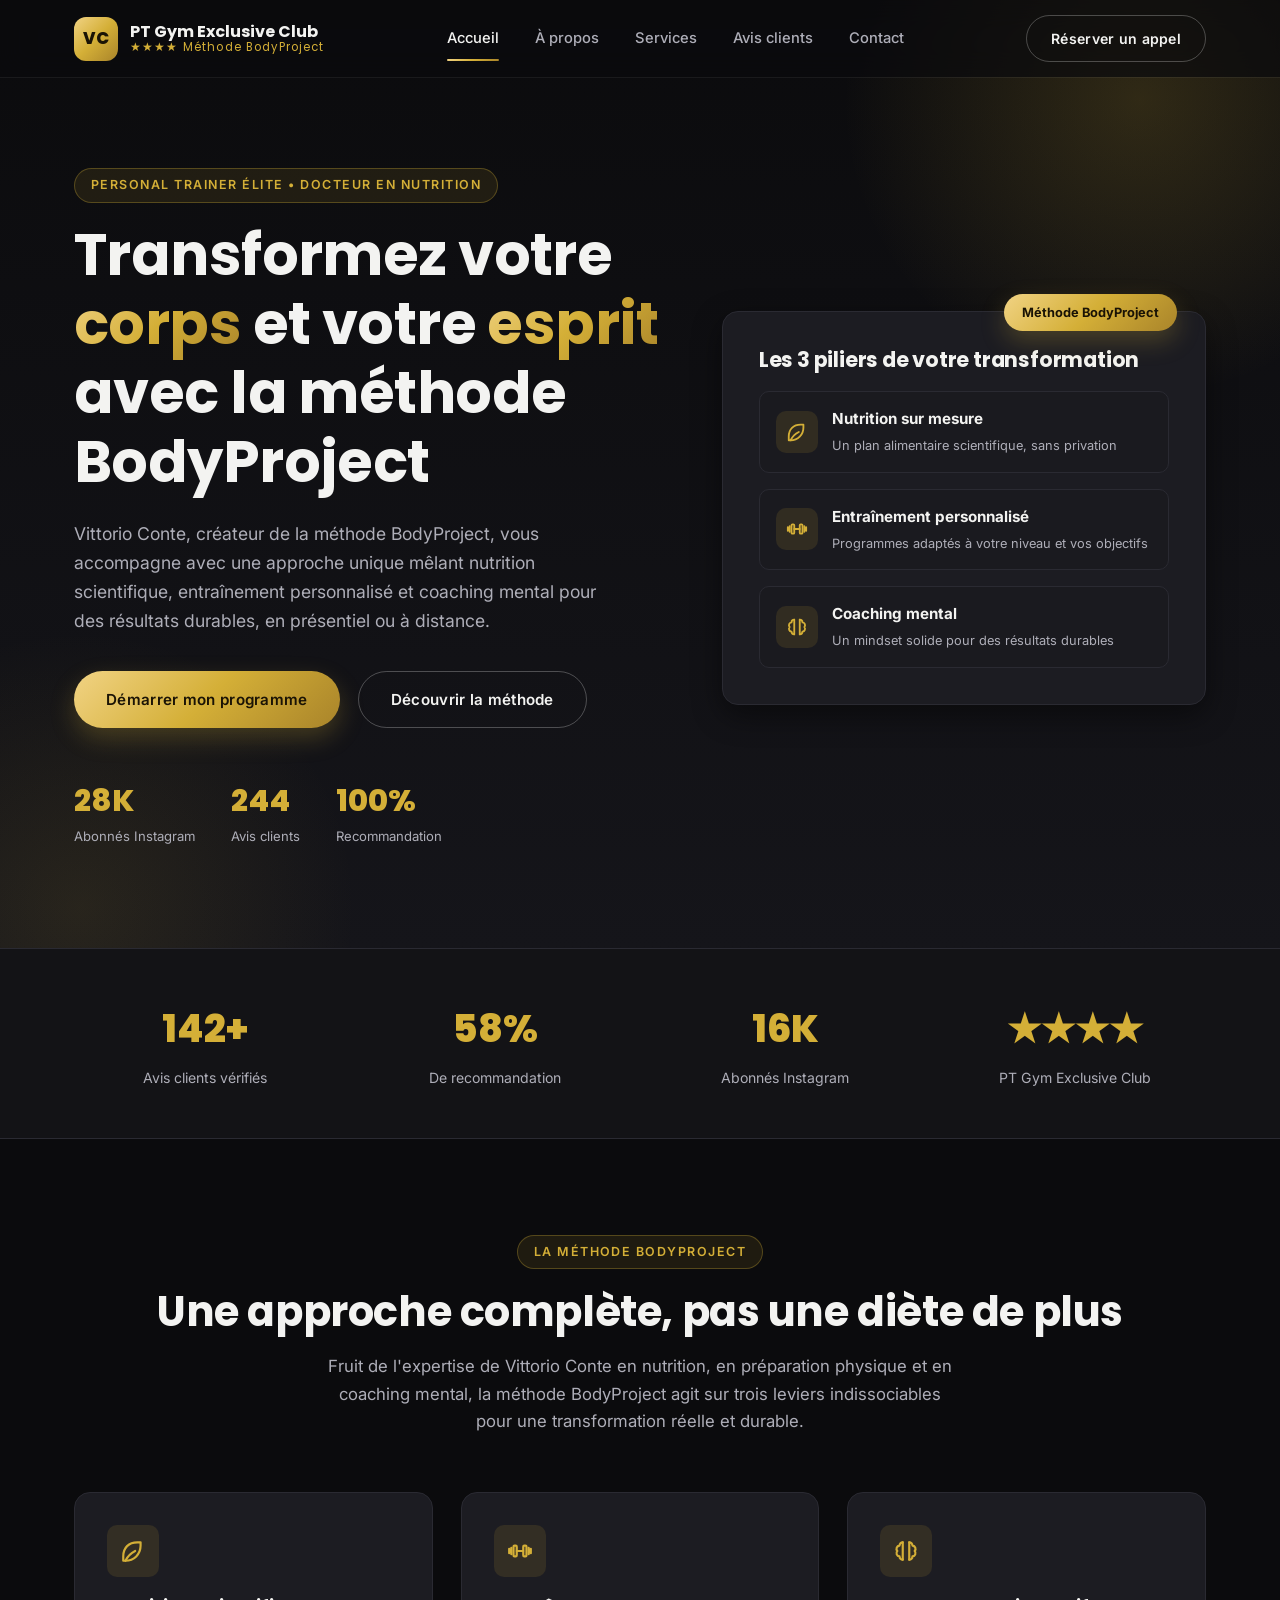
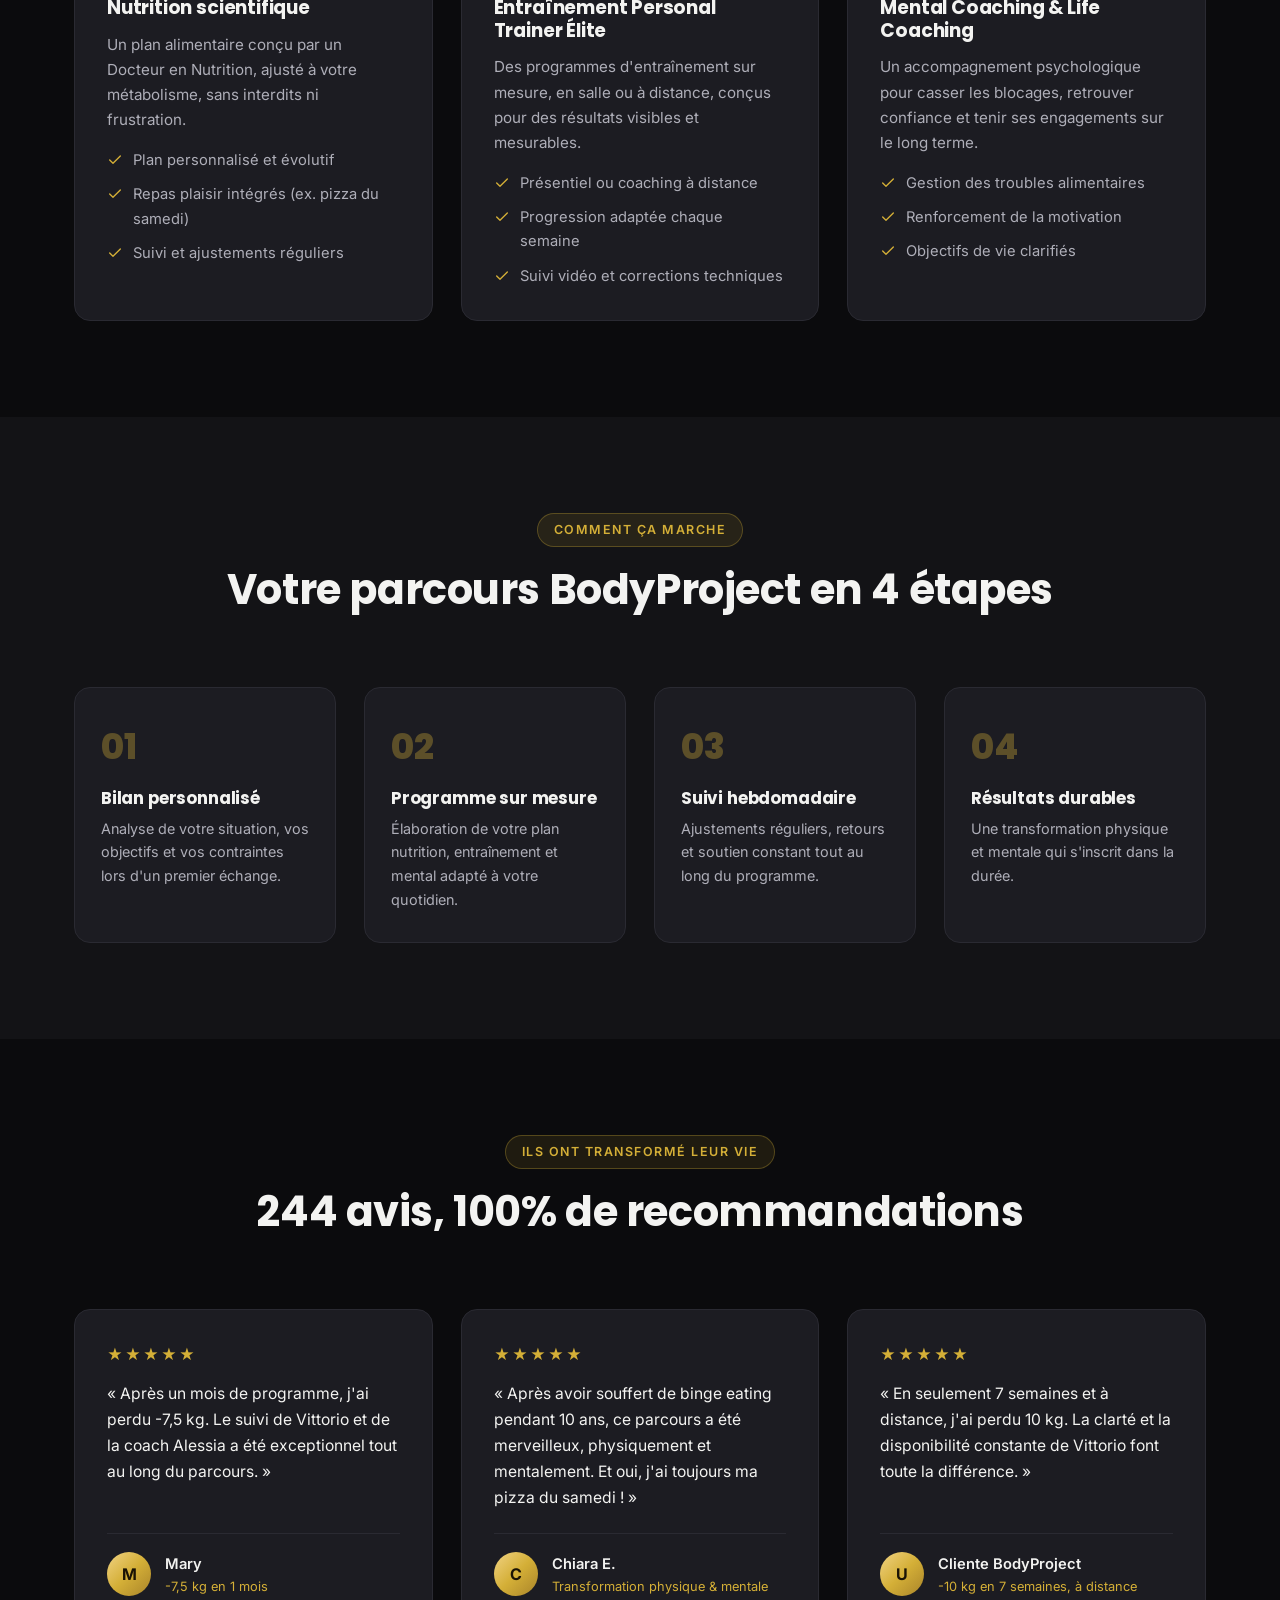
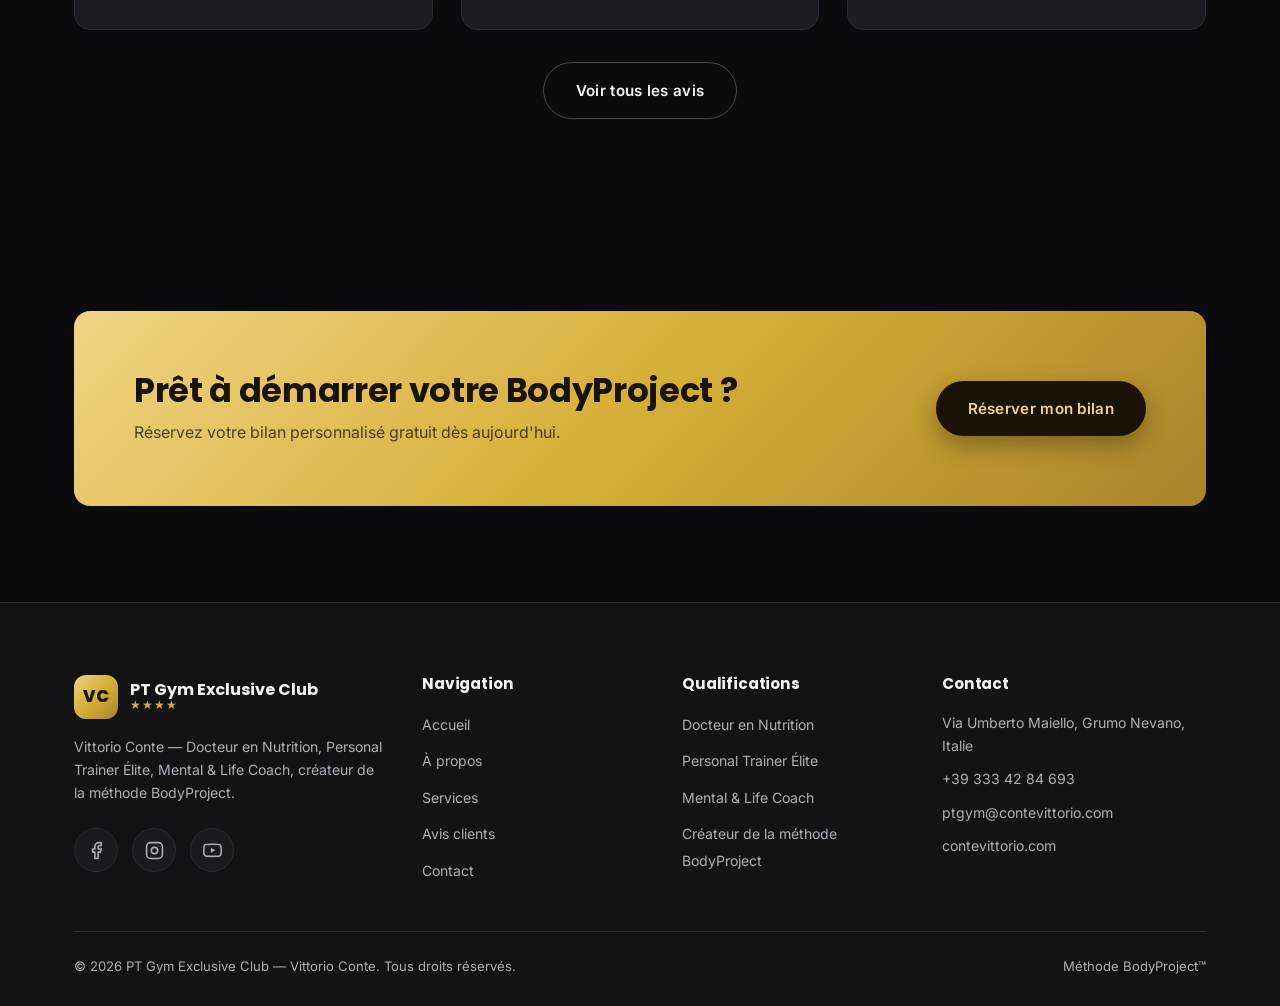
==== index.html @ 621eb00c "Crée le site multipage PT Gym Exclusive Club - Méthode BodyProject Site vitrine responsive (HTML/CSS" ====
<!DOCTYPE html>
<html lang="fr">
<head>
<meta charset="UTF-8">
<meta name="viewport" content="width=device-width, initial-scale=1.0">
<title>PT Gym Exclusive Club | Méthode BodyProject - Vittorio Conte</title>
<meta name="description" content="Découvrez la méthode BodyProject de Vittorio Conte : nutrition, personal training et coaching mental pour transformer durablement votre corps et votre esprit.">
<link rel="preconnect" href="https://fonts.googleapis.com">
<link rel="preconnect" href="https://fonts.gstatic.com" crossorigin>
<link href="https://fonts.googleapis.com/css2?family=Poppins:wght@600;700;800&family=Inter:wght@400;500;600;700&display=swap" rel="stylesheet">
<link rel="stylesheet" href="assets/css/style.css">
<script>document.documentElement.classList.add("js-ready");</script>
</head>
<body>

<header class="site-header">
  <div class="container">
    <a href="index.html" class="brand">
      <span class="brand-mark">VC</span>
      <span class="brand-text">
        <span class="brand-name">PT Gym Exclusive Club</span>
        <span class="brand-stars">★★★★ Méthode BodyProject</span>
      </span>
    </a>
    <nav class="nav-links">
      <a href="index.html" class="active">Accueil</a>
      <a href="a-propos.html">À propos</a>
      <a href="services.html">Services</a>
      <a href="avis.html">Avis clients</a>
      <a href="contact.html">Contact</a>
    </nav>
    <div class="nav-actions">
      <a href="contact.html" class="btn btn-outline">Réserver un appel</a>
      <button class="nav-toggle" aria-label="Ouvrir le menu">
        <span></span><span></span><span></span>
      </button>
    </div>
  </div>
</header>

<main>

  <!-- Hero -->
  <section class="hero">
    <div class="container">
      <div class="hero-grid">
        <div class="reveal">
          <span class="section-tag">Personal Trainer Élite &bull; Docteur en Nutrition</span>
          <h1 class="hero-title">Transformez votre <span class="gold-text">corps</span> et votre <span class="gold-text">esprit</span> avec la méthode BodyProject</h1>
          <p class="hero-text">
            Vittorio Conte, créateur de la méthode BodyProject, vous accompagne avec une approche unique
            mêlant nutrition scientifique, entraînement personnalisé et coaching mental pour des résultats
            durables, en présentiel ou à distance.
          </p>
          <div class="cta-row">
            <a href="contact.html" class="btn btn-primary">Démarrer mon programme</a>
            <a href="services.html" class="btn btn-outline">Découvrir la méthode</a>
          </div>

          <div class="hero-stats">
            <div>
              <div class="hero-stat-num"><span data-count="28" data-suffix="K">0</span></div>
              <div class="hero-stat-label">Abonnés Instagram</div>
            </div>
            <div>
              <div class="hero-stat-num"><span data-count="244">0</span></div>
              <div class="hero-stat-label">Avis clients</div>
            </div>
            <div>
              <div class="hero-stat-num"><span data-count="100" data-suffix="%">0</span></div>
              <div class="hero-stat-label">Recommandation</div>
            </div>
          </div>
        </div>

        <div class="hero-visual reveal">
          <div class="hero-card">
            <span class="hero-card-badge">Méthode BodyProject</span>
            <h3>Les 3 piliers de votre transformation</h3>
            <div class="hero-pillars">
              <div class="hero-pillar">
                <span class="icon-badge">
                  <svg viewBox="0 0 24 24" fill="none" stroke="currentColor" stroke-width="2" stroke-linecap="round" stroke-linejoin="round"><path d="M5 21c8 0 14-6 14-14V4h-3C8 4 3 9 3 17v4z"/><path d="M5 21c2-4 5-7 9-9"/></svg>
                </span>
                <span class="hero-pillar-text">
                  <strong>Nutrition sur mesure</strong>
                  <span>Un plan alimentaire scientifique, sans privation</span>
                </span>
              </div>
              <div class="hero-pillar">
                <span class="icon-badge">
                  <svg viewBox="0 0 24 24" fill="none" stroke="currentColor" stroke-width="2" stroke-linecap="round" stroke-linejoin="round"><path d="M4 9v6M2 10v4M22 10v4M20 9v6M9 12h6"/><rect x="6" y="7" width="3" height="10" rx="1"/><rect x="15" y="7" width="3" height="10" rx="1"/></svg>
                </span>
                <span class="hero-pillar-text">
                  <strong>Entraînement personnalisé</strong>
                  <span>Programmes adaptés à votre niveau et vos objectifs</span>
                </span>
              </div>
              <div class="hero-pillar">
                <span class="icon-badge">
                  <svg viewBox="0 0 24 24" fill="none" stroke="currentColor" stroke-width="2" stroke-linecap="round" stroke-linejoin="round"><path d="M9 4a3 3 0 0 0-3 3 3 3 0 0 0-2 5 3 3 0 0 0 2 5h0a3 3 0 0 0 3 3"/><path d="M15 4a3 3 0 0 1 3 3 3 3 0 0 1 2 5 3 3 0 0 1-2 5h0a3 3 0 0 1-3 3"/><path d="M9 4v16M15 4v16"/></svg>
                </span>
                <span class="hero-pillar-text">
                  <strong>Coaching mental</strong>
                  <span>Un mindset solide pour des résultats durables</span>
                </span>
              </div>
            </div>
          </div>
        </div>
      </div>
    </div>
  </section>

  <!-- Stats band -->
  <section class="stats-band" style="padding: 48px 0;">
    <div class="container">
      <div class="grid grid-4">
        <div class="stat-item reveal">
          <div class="stat-num"><span data-count="244">0</span>+</div>
          <div class="stat-label">Avis clients vérifiés</div>
        </div>
        <div class="stat-item reveal">
          <div class="stat-num"><span data-count="100" data-suffix="%">0</span></div>
          <div class="stat-label">De recommandation</div>
        </div>
        <div class="stat-item reveal">
          <div class="stat-num"><span data-count="28" data-suffix="K">0</span></div>
          <div class="stat-label">Abonnés Instagram</div>
        </div>
        <div class="stat-item reveal">
          <div class="stat-num">★★★★</div>
          <div class="stat-label">PT Gym Exclusive Club</div>
        </div>
      </div>
    </div>
  </section>

  <!-- Méthode BodyProject -->
  <section>
    <div class="container">
      <div class="section-header reveal">
        <span class="section-tag">La méthode BodyProject</span>
        <h2 class="section-title">Une approche complète, pas une diète de plus</h2>
        <p class="section-subtitle">
          Fruit de l'expertise de Vittorio Conte en nutrition, en préparation physique et en coaching mental,
          la méthode BodyProject agit sur trois leviers indissociables pour une transformation réelle et durable.
        </p>
      </div>

      <div class="grid grid-3">
        <div class="card reveal">
          <span class="icon-badge">
            <svg viewBox="0 0 24 24" fill="none" stroke="currentColor" stroke-width="2" stroke-linecap="round" stroke-linejoin="round"><path d="M5 21c8 0 14-6 14-14V4h-3C8 4 3 9 3 17v4z"/><path d="M5 21c2-4 5-7 9-9"/></svg>
          </span>
          <h3>Nutrition scientifique</h3>
          <p>Un plan alimentaire conçu par un Docteur en Nutrition, ajusté à votre métabolisme, sans interdits ni frustration.</p>
          <ul>
            <li><svg viewBox="0 0 24 24" fill="none" stroke="currentColor" stroke-width="2" stroke-linecap="round" stroke-linejoin="round"><polyline points="20 6 9 17 4 12"/></svg> Plan personnalisé et évolutif</li>
            <li><svg viewBox="0 0 24 24" fill="none" stroke="currentColor" stroke-width="2" stroke-linecap="round" stroke-linejoin="round"><polyline points="20 6 9 17 4 12"/></svg> Repas plaisir intégrés (ex. pizza du samedi)</li>
            <li><svg viewBox="0 0 24 24" fill="none" stroke="currentColor" stroke-width="2" stroke-linecap="round" stroke-linejoin="round"><polyline points="20 6 9 17 4 12"/></svg> Suivi et ajustements réguliers</li>
          </ul>
        </div>

        <div class="card reveal">
          <span class="icon-badge">
            <svg viewBox="0 0 24 24" fill="none" stroke="currentColor" stroke-width="2" stroke-linecap="round" stroke-linejoin="round"><path d="M4 9v6M2 10v4M22 10v4M20 9v6M9 12h6"/><rect x="6" y="7" width="3" height="10" rx="1"/><rect x="15" y="7" width="3" height="10" rx="1"/></svg>
          </span>
          <h3>Entraînement Personal Trainer Élite</h3>
          <p>Des programmes d'entraînement sur mesure, en salle ou à distance, conçus pour des résultats visibles et mesurables.</p>
          <ul>
            <li><svg viewBox="0 0 24 24" fill="none" stroke="currentColor" stroke-width="2" stroke-linecap="round" stroke-linejoin="round"><polyline points="20 6 9 17 4 12"/></svg> Présentiel ou coaching à distance</li>
            <li><svg viewBox="0 0 24 24" fill="none" stroke="currentColor" stroke-width="2" stroke-linecap="round" stroke-linejoin="round"><polyline points="20 6 9 17 4 12"/></svg> Progression adaptée chaque semaine</li>
            <li><svg viewBox="0 0 24 24" fill="none" stroke="currentColor" stroke-width="2" stroke-linecap="round" stroke-linejoin="round"><polyline points="20 6 9 17 4 12"/></svg> Suivi vidéo et corrections techniques</li>
          </ul>
        </div>

        <div class="card reveal">
          <span class="icon-badge">
            <svg viewBox="0 0 24 24" fill="none" stroke="currentColor" stroke-width="2" stroke-linecap="round" stroke-linejoin="round"><path d="M9 4a3 3 0 0 0-3 3 3 3 0 0 0-2 5 3 3 0 0 0 2 5h0a3 3 0 0 0 3 3"/><path d="M15 4a3 3 0 0 1 3 3 3 3 0 0 1 2 5 3 3 0 0 1-2 5h0a3 3 0 0 1-3 3"/><path d="M9 4v16M15 4v16"/></svg>
          </span>
          <h3>Mental Coaching &amp; Life Coaching</h3>
          <p>Un accompagnement psychologique pour casser les blocages, retrouver confiance et tenir ses engagements sur le long terme.</p>
          <ul>
            <li><svg viewBox="0 0 24 24" fill="none" stroke="currentColor" stroke-width="2" stroke-linecap="round" stroke-linejoin="round"><polyline points="20 6 9 17 4 12"/></svg> Gestion des troubles alimentaires</li>
            <li><svg viewBox="0 0 24 24" fill="none" stroke="currentColor" stroke-width="2" stroke-linecap="round" stroke-linejoin="round"><polyline points="20 6 9 17 4 12"/></svg> Renforcement de la motivation</li>
            <li><svg viewBox="0 0 24 24" fill="none" stroke="currentColor" stroke-width="2" stroke-linecap="round" stroke-linejoin="round"><polyline points="20 6 9 17 4 12"/></svg> Objectifs de vie clarifiés</li>
          </ul>
        </div>
      </div>
    </div>
  </section>

  <!-- Comment ça marche -->
  <section style="background: var(--color-bg-alt);">
    <div class="container">
      <div class="section-header reveal">
        <span class="section-tag">Comment ça marche</span>
        <h2 class="section-title">Votre parcours BodyProject en 4 étapes</h2>
      </div>
      <div class="steps">
        <div class="step reveal">
          <div class="step-num">01</div>
          <h4>Bilan personnalisé</h4>
          <p>Analyse de votre situation, vos objectifs et vos contraintes lors d'un premier échange.</p>
        </div>
        <div class="step reveal">
          <div class="step-num">02</div>
          <h4>Programme sur mesure</h4>
          <p>Élaboration de votre plan nutrition, entraînement et mental adapté à votre quotidien.</p>
        </div>
        <div class="step reveal">
          <div class="step-num">03</div>
          <h4>Suivi hebdomadaire</h4>
          <p>Ajustements réguliers, retours et soutien constant tout au long du programme.</p>
        </div>
        <div class="step reveal">
          <div class="step-num">04</div>
          <h4>Résultats durables</h4>
          <p>Une transformation physique et mentale qui s'inscrit dans la durée.</p>
        </div>
      </div>
    </div>
  </section>

  <!-- Témoignages preview -->
  <section>
    <div class="container">
      <div class="section-header reveal">
        <span class="section-tag">Ils ont transformé leur vie</span>
        <h2 class="section-title">244 avis, 100% de recommandations</h2>
      </div>
      <div class="grid grid-3">
        <div class="testimonial-card reveal">
          <div class="stars">★★★★★</div>
          <p class="testimonial-quote">« Après un mois de programme, j'ai perdu -7,5 kg. Le suivi de Vittorio et de la coach Alessia a été exceptionnel tout au long du parcours. »</p>
          <div class="testimonial-author">
            <span class="author-avatar">M</span>
            <div>
              <div class="author-name">Mary</div>
              <div class="author-result">-7,5 kg en 1 mois</div>
            </div>
          </div>
        </div>
        <div class="testimonial-card reveal">
          <div class="stars">★★★★★</div>
          <p class="testimonial-quote">« Après avoir souffert de binge eating pendant 10 ans, ce parcours a été merveilleux, physiquement et mentalement. Et oui, j'ai toujours ma pizza du samedi ! »</p>
          <div class="testimonial-author">
            <span class="author-avatar">C</span>
            <div>
              <div class="author-name">Chiara E.</div>
              <div class="author-result">Transformation physique &amp; mentale</div>
            </div>
          </div>
        </div>
        <div class="testimonial-card reveal">
          <div class="stars">★★★★★</div>
          <p class="testimonial-quote">« En seulement 7 semaines et à distance, j'ai perdu 10 kg. La clarté et la disponibilité constante de Vittorio font toute la différence. »</p>
          <div class="testimonial-author">
            <span class="author-avatar">U</span>
            <div>
              <div class="author-name">Cliente BodyProject</div>
              <div class="author-result">-10 kg en 7 semaines, à distance</div>
            </div>
          </div>
        </div>
      </div>
      <div class="text-center mt-32">
        <a href="avis.html" class="btn btn-outline">Voir tous les avis</a>
      </div>
    </div>
  </section>

  <!-- CTA band -->
  <section>
    <div class="container">
      <div class="cta-band reveal">
        <div>
          <h2>Prêt à démarrer votre BodyProject ?</h2>
          <p>Réservez votre bilan personnalisé gratuit dès aujourd'hui.</p>
        </div>
        <a href="contact.html" class="btn btn-primary">Réserver mon bilan</a>
      </div>
    </div>
  </section>

</main>

<footer class="site-footer">
  <div class="container">
    <div class="footer-grid">
      <div class="footer-col">
        <a href="index.html" class="brand" style="margin-bottom: 16px; display: inline-flex;">
          <span class="brand-mark">VC</span>
          <span class="brand-text">
            <span class="brand-name">PT Gym Exclusive Club</span>
            <span class="brand-stars">★★★★</span>
          </span>
        </a>
        <p>Vittorio Conte &mdash; Docteur en Nutrition, Personal Trainer Élite, Mental &amp; Life Coach, créateur de la méthode BodyProject.</p>
        <div class="social-row">
          <a href="https://facebook.com/ptgymcontevittorio" target="_blank" rel="noopener" aria-label="Facebook">
            <svg viewBox="0 0 24 24" fill="none" stroke="currentColor" stroke-width="2" stroke-linecap="round" stroke-linejoin="round"><path d="M18 2h-3a5 5 0 0 0-5 5v3H7v4h3v8h4v-8h3l1-4h-4V7a1 1 0 0 1 1-1h3z"/></svg>
          </a>
          <a href="https://instagram.com/ptgymcontevittorio" target="_blank" rel="noopener" aria-label="Instagram">
            <svg viewBox="0 0 24 24" fill="none" stroke="currentColor" stroke-width="2" stroke-linecap="round" stroke-linejoin="round"><rect x="2" y="2" width="20" height="20" rx="5"/><circle cx="12" cy="12" r="4"/><circle cx="17.5" cy="6.5" r="0.6" fill="currentColor" stroke="none"/></svg>
          </a>
          <a href="https://youtube.com/@contevittorio" target="_blank" rel="noopener" aria-label="YouTube">
            <svg viewBox="0 0 24 24" fill="none" stroke="currentColor" stroke-width="2" stroke-linecap="round" stroke-linejoin="round"><path d="M22.54 6.42a2.78 2.78 0 0 0-1.94-2C18.88 4 12 4 12 4s-6.88 0-8.6.46a2.78 2.78 0 0 0-1.94 2A29 29 0 0 0 1 11.75a29 29 0 0 0 .46 5.33A2.78 2.78 0 0 0 3.4 19c1.72.46 8.6.46 8.6.46s6.88 0 8.6-.46a2.78 2.78 0 0 0 1.94-2 29 29 0 0 0 .46-5.25 29 29 0 0 0-.46-5.33z"/><polygon points="9.75 15.02 15.5 11.75 9.75 8.48 9.75 15.02" fill="currentColor" stroke="none"/></svg>
          </a>
        </div>
      </div>
      <div class="footer-col">
        <h4>Navigation</h4>
        <ul>
          <li><a href="index.html">Accueil</a></li>
          <li><a href="a-propos.html">À propos</a></li>
          <li><a href="services.html">Services</a></li>
          <li><a href="avis.html">Avis clients</a></li>
          <li><a href="contact.html">Contact</a></li>
        </ul>
      </div>
      <div class="footer-col">
        <h4>Qualifications</h4>
        <ul>
          <li><a href="a-propos.html">Docteur en Nutrition</a></li>
          <li><a href="a-propos.html">Personal Trainer Élite</a></li>
          <li><a href="a-propos.html">Mental &amp; Life Coach</a></li>
          <li><a href="a-propos.html">Créateur de la méthode BodyProject</a></li>
        </ul>
      </div>
      <div class="footer-col">
        <h4>Contact</h4>
        <p>Via Umberto Maiello, Grumo Nevano, Italie</p>
        <p><a href="tel:+393334284693">+39 333 42 84 693</a></p>
        <p><a href="mailto:ptgym@contevittorio.com">ptgym@contevittorio.com</a></p>
        <p><a href="https://contevittorio.com" target="_blank" rel="noopener">contevittorio.com</a></p>
      </div>
    </div>
    <div class="footer-bottom">
      <span>&copy; <span id="current-year"></span> PT Gym Exclusive Club &mdash; Vittorio Conte. Tous droits réservés.</span>
      <span>Méthode BodyProject&trade;</span>
    </div>
  </div>
</footer>

<button class="back-to-top" aria-label="Retour en haut">
  <svg viewBox="0 0 24 24" fill="none" stroke="currentColor" stroke-width="2" stroke-linecap="round" stroke-linejoin="round"><line x1="12" y1="19" x2="12" y2="5"/><polyline points="5 12 12 5 19 12"/></svg>
</button>

<script src="assets/js/main.js"></script>
</body>
</html>
---- assets/css/style.css ----
/* ===================================================================
   PT Gym Exclusive Club - Vittorio Conte - Méthode BodyProject
   Feuille de style principale
   =================================================================== */

:root {
  --color-bg: #0b0b0d;
  --color-bg-alt: #131316;
  --color-bg-soft: #1a1a1f;
  --color-card: #1c1c22;
  --color-card-border: #2a2a32;
  --color-text: #f3f3f1;
  --color-text-muted: #aeaeb8;
  --color-gold: #d4af37;
  --color-gold-light: #f1d384;
  --color-gold-dark: #a9842a;
  --gradient-gold: linear-gradient(135deg, #f1d384 0%, #d4af37 50%, #a9842a 100%);
  --gradient-dark: linear-gradient(180deg, #0b0b0d 0%, #15151a 100%);
  --shadow-soft: 0 10px 30px rgba(0, 0, 0, 0.45);
  --shadow-gold: 0 10px 25px rgba(212, 175, 55, 0.25);
  --radius: 16px;
  --radius-sm: 10px;
  --container-width: 1180px;
  --header-height: 78px;
  --font-heading: "Poppins", "Segoe UI", sans-serif;
  --font-body: "Inter", "Segoe UI", sans-serif;
}

* {
  margin: 0;
  padding: 0;
  box-sizing: border-box;
}

html {
  scroll-behavior: smooth;
}

body {
  background-color: var(--color-bg);
  color: var(--color-text);
  font-family: var(--font-body);
  line-height: 1.65;
  -webkit-font-smoothing: antialiased;
  overflow-x: hidden;
}

img, svg {
  max-width: 100%;
  display: block;
}

a {
  color: inherit;
  text-decoration: none;
}

ul {
  list-style: none;
}

button {
  font-family: inherit;
  cursor: pointer;
  border: none;
  background: none;
}

h1, h2, h3, h4 {
  font-family: var(--font-heading);
  font-weight: 700;
  line-height: 1.2;
  letter-spacing: -0.01em;
}

.container {
  width: 100%;
  max-width: var(--container-width);
  margin: 0 auto;
  padding: 0 24px;
}

section {
  padding: 96px 0;
}

@media (max-width: 768px) {
  section { padding: 64px 0; }
}

.section-tag {
  display: inline-flex;
  align-items: center;
  gap: 8px;
  font-size: 0.78rem;
  font-weight: 600;
  letter-spacing: 0.12em;
  text-transform: uppercase;
  color: var(--color-gold);
  background: rgba(212, 175, 55, 0.1);
  border: 1px solid rgba(212, 175, 55, 0.3);
  padding: 6px 16px;
  border-radius: 999px;
  margin-bottom: 18px;
}

.section-title {
  font-size: clamp(1.8rem, 4vw, 2.6rem);
  margin-bottom: 16px;
}

.section-subtitle {
  color: var(--color-text-muted);
  font-size: 1.05rem;
  max-width: 640px;
}

.section-header {
  text-align: center;
  margin: 0 auto 56px;
  display: flex;
  flex-direction: column;
  align-items: center;
}

.section-header .section-subtitle {
  margin: 0 auto;
}

.gold-text {
  background: var(--gradient-gold);
  -webkit-background-clip: text;
  background-clip: text;
  color: transparent;
}

/* ---------------- Buttons ---------------- */

.btn {
  display: inline-flex;
  align-items: center;
  justify-content: center;
  gap: 10px;
  padding: 15px 32px;
  border-radius: 999px;
  font-weight: 600;
  font-size: 0.95rem;
  letter-spacing: 0.02em;
  transition: transform 0.25s ease, box-shadow 0.25s ease, background 0.25s ease;
  white-space: nowrap;
}

.btn-primary {
  background: var(--gradient-gold);
  color: #1a1305;
  box-shadow: var(--shadow-gold);
}

.btn-primary:hover {
  transform: translateY(-3px);
  box-shadow: 0 16px 32px rgba(212, 175, 55, 0.35);
}

.btn-outline {
  background: transparent;
  color: var(--color-text);
  border: 1px solid rgba(255, 255, 255, 0.25);
}

.btn-outline:hover {
  border-color: var(--color-gold);
  color: var(--color-gold);
  transform: translateY(-3px);
}

.btn-block {
  width: 100%;
}

.cta-row {
  display: flex;
  gap: 18px;
  flex-wrap: wrap;
}

/* ---------------- Header / Nav ---------------- */

.site-header {
  position: fixed;
  top: 0;
  left: 0;
  right: 0;
  z-index: 1000;
  height: var(--header-height);
  display: flex;
  align-items: center;
  border-bottom: 1px solid rgba(255, 255, 255, 0.06);
}

.site-header::before {
  content: "";
  position: absolute;
  inset: 0;
  background: rgba(11, 11, 13, 0.7);
  backdrop-filter: blur(14px);
  -webkit-backdrop-filter: blur(14px);
  z-index: -1;
  transition: background 0.3s ease;
}

.site-header.scrolled::before {
  background: rgba(11, 11, 13, 0.92);
}

.site-header .container {
  display: flex;
  align-items: center;
  justify-content: space-between;
  width: 100%;
}

.brand {
  display: flex;
  align-items: center;
  gap: 12px;
  font-family: var(--font-heading);
}

.brand-mark {
  width: 44px;
  height: 44px;
  border-radius: 12px;
  background: var(--gradient-gold);
  color: #1a1305;
  display: flex;
  align-items: center;
  justify-content: center;
  font-weight: 800;
  font-size: 1.05rem;
  letter-spacing: -0.02em;
  flex-shrink: 0;
}

.brand-text {
  display: flex;
  flex-direction: column;
  line-height: 1.15;
}

.brand-text .brand-name {
  font-weight: 700;
  font-size: 1rem;
  color: var(--color-text);
}

.brand-text .brand-stars {
  color: var(--color-gold);
  font-size: 0.72rem;
  letter-spacing: 0.1em;
}

.nav-links {
  display: flex;
  align-items: center;
  gap: 36px;
}

.nav-links a {
  font-size: 0.92rem;
  font-weight: 500;
  color: var(--color-text-muted);
  position: relative;
  padding: 6px 0;
  transition: color 0.2s ease;
}

.nav-links a:hover,
.nav-links a.active {
  color: var(--color-text);
}

.nav-links a.active::after {
  content: "";
  position: absolute;
  left: 0;
  right: 0;
  bottom: -4px;
  height: 2px;
  background: var(--gradient-gold);
  border-radius: 2px;
}

.nav-actions {
  display: flex;
  align-items: center;
  gap: 20px;
}

.nav-actions .btn {
  padding: 11px 24px;
  font-size: 0.88rem;
}

.nav-toggle {
  display: none;
  flex-direction: column;
  justify-content: center;
  gap: 5px;
  width: 40px;
  height: 40px;
  z-index: 1100;
}

.nav-toggle span {
  display: block;
  height: 2px;
  width: 100%;
  background: var(--color-text);
  border-radius: 2px;
  transition: transform 0.3s ease, opacity 0.3s ease;
}

@media (max-width: 920px) {
  .nav-links {
    position: fixed;
    top: var(--header-height);
    left: 0;
    right: 0;
    bottom: 0;
    background: rgba(11, 11, 13, 0.98);
    flex-direction: column;
    justify-content: center;
    gap: 32px;
    transform: translateX(100%);
    transition: transform 0.35s ease;
    backdrop-filter: blur(10px);
  }

  .nav-links.open {
    transform: translateX(0);
  }

  .nav-links a {
    font-size: 1.3rem;
  }

  .nav-actions .btn-outline {
    display: none;
  }

  .nav-toggle {
    display: flex;
  }

  body.nav-open {
    overflow: hidden;
  }

  .nav-toggle.active span:nth-child(1) {
    transform: translateY(7px) rotate(45deg);
  }
  .nav-toggle.active span:nth-child(2) {
    opacity: 0;
  }
  .nav-toggle.active span:nth-child(3) {
    transform: translateY(-7px) rotate(-45deg);
  }
}

/* ---------------- Hero ---------------- */

.hero {
  position: relative;
  padding-top: calc(var(--header-height) + 90px);
  padding-bottom: 100px;
  overflow: hidden;
  background: var(--gradient-dark);
}

.hero::before {
  content: "";
  position: absolute;
  top: -200px;
  right: -160px;
  width: 600px;
  height: 600px;
  background: radial-gradient(circle, rgba(212, 175, 55, 0.18), transparent 70%);
  pointer-events: none;
}

.hero::after {
  content: "";
  position: absolute;
  bottom: -240px;
  left: -200px;
  width: 560px;
  height: 560px;
  background: radial-gradient(circle, rgba(212, 175, 55, 0.1), transparent 70%);
  pointer-events: none;
}

.hero-grid {
  display: grid;
  grid-template-columns: 1.1fr 0.9fr;
  gap: 56px;
  align-items: center;
  position: relative;
  z-index: 1;
}

.hero-title {
  font-size: clamp(2.3rem, 5vw, 3.6rem);
  margin-bottom: 22px;
}

.hero-text {
  color: var(--color-text-muted);
  font-size: 1.1rem;
  max-width: 540px;
  margin-bottom: 36px;
}

.hero-stats {
  display: flex;
  gap: 36px;
  margin-top: 48px;
  flex-wrap: wrap;
}

.hero-stat-num {
  font-family: var(--font-heading);
  font-size: 1.9rem;
  font-weight: 800;
  color: var(--color-gold);
}

.hero-stat-label {
  font-size: 0.82rem;
  color: var(--color-text-muted);
}

.hero-visual {
  position: relative;
}

.hero-card {
  background: var(--color-card);
  border: 1px solid var(--color-card-border);
  border-radius: var(--radius);
  padding: 36px;
  box-shadow: var(--shadow-soft);
  position: relative;
}

.hero-card-badge {
  position: absolute;
  top: -18px;
  right: 28px;
  background: var(--gradient-gold);
  color: #1a1305;
  font-weight: 700;
  font-size: 0.8rem;
  padding: 8px 18px;
  border-radius: 999px;
  box-shadow: var(--shadow-gold);
}

.hero-card h3 {
  font-size: 1.3rem;
  margin-bottom: 18px;
}

.hero-pillars {
  display: flex;
  flex-direction: column;
  gap: 16px;
}

.hero-pillar {
  display: flex;
  align-items: center;
  gap: 14px;
  padding: 14px 16px;
  background: var(--color-bg-soft);
  border-radius: var(--radius-sm);
  border: 1px solid var(--color-card-border);
}

.icon-badge {
  width: 42px;
  height: 42px;
  border-radius: 10px;
  background: rgba(212, 175, 55, 0.12);
  color: var(--color-gold);
  display: flex;
  align-items: center;
  justify-content: center;
  flex-shrink: 0;
}

.icon-badge svg {
  width: 22px;
  height: 22px;
}

.hero-pillar-text strong {
  display: block;
  font-size: 0.95rem;
}

.hero-pillar-text span {
  font-size: 0.8rem;
  color: var(--color-text-muted);
}

@media (max-width: 920px) {
  .hero-grid {
    grid-template-columns: 1fr;
  }
  .hero-text {
    max-width: 100%;
  }
}

/* ---------------- Page Hero (sub pages) ---------------- */

.page-hero {
  padding-top: calc(var(--header-height) + 64px);
  padding-bottom: 64px;
  background: var(--gradient-dark);
  text-align: center;
  position: relative;
  overflow: hidden;
}

.page-hero::before {
  content: "";
  position: absolute;
  top: -180px;
  left: 50%;
  transform: translateX(-50%);
  width: 700px;
  height: 500px;
  background: radial-gradient(circle, rgba(212, 175, 55, 0.15), transparent 70%);
  pointer-events: none;
}

.page-hero .container {
  position: relative;
  z-index: 1;
  display: flex;
  flex-direction: column;
  align-items: center;
}

.breadcrumb {
  margin-top: 16px;
  color: var(--color-text-muted);
  font-size: 0.85rem;
}

.breadcrumb a {
  color: var(--color-text-muted);
}

.breadcrumb a:hover {
  color: var(--color-gold);
}

.breadcrumb .sep {
  margin: 0 8px;
}

.breadcrumb .current {
  color: var(--color-gold);
}

/* ---------------- Cards / Grids ---------------- */

.grid {
  display: grid;
  gap: 28px;
}

.grid-2 { grid-template-columns: repeat(2, 1fr); }
.grid-3 { grid-template-columns: repeat(3, 1fr); }
.grid-4 { grid-template-columns: repeat(4, 1fr); }

@media (max-width: 980px) {
  .grid-3, .grid-4 { grid-template-columns: repeat(2, 1fr); }
}

@media (max-width: 640px) {
  .grid-2, .grid-3, .grid-4 { grid-template-columns: 1fr; }
}

.card {
  background: var(--color-card);
  border: 1px solid var(--color-card-border);
  border-radius: var(--radius);
  padding: 32px;
  transition: transform 0.3s ease, border-color 0.3s ease, box-shadow 0.3s ease;
}

.card:hover {
  transform: translateY(-6px);
  border-color: rgba(212, 175, 55, 0.4);
  box-shadow: var(--shadow-soft);
}

.card .icon-badge {
  margin-bottom: 20px;
  width: 52px;
  height: 52px;
}

.card .icon-badge svg {
  width: 26px;
  height: 26px;
}

.card h3 {
  font-size: 1.18rem;
  margin-bottom: 12px;
}

.card p {
  color: var(--color-text-muted);
  font-size: 0.95rem;
}

.card ul {
  margin-top: 16px;
  display: flex;
  flex-direction: column;
  gap: 10px;
}

.card ul li {
  display: flex;
  align-items: flex-start;
  gap: 10px;
  font-size: 0.92rem;
  color: var(--color-text-muted);
}

.card ul li svg {
  width: 16px;
  height: 16px;
  color: var(--color-gold);
  flex-shrink: 0;
  margin-top: 4px;
}

.card-featured {
  border-color: var(--color-gold);
  position: relative;
}

.card-featured::before {
  content: "Le plus choisi";
  position: absolute;
  top: -14px;
  left: 28px;
  background: var(--gradient-gold);
  color: #1a1305;
  font-size: 0.72rem;
  font-weight: 700;
  padding: 5px 14px;
  border-radius: 999px;
}

/* ---------------- Stats Band ---------------- */

.stats-band {
  background: var(--color-bg-alt);
  border-top: 1px solid var(--color-card-border);
  border-bottom: 1px solid var(--color-card-border);
}

.stats-band .grid-4 {
  text-align: center;
}

.stat-item .stat-num {
  font-family: var(--font-heading);
  font-size: clamp(1.8rem, 3vw, 2.4rem);
  font-weight: 800;
  color: var(--color-gold);
  margin-bottom: 6px;
}

.stat-item .stat-label {
  color: var(--color-text-muted);
  font-size: 0.88rem;
}

/* ---------------- Steps ---------------- */

.steps {
  display: grid;
  grid-template-columns: repeat(4, 1fr);
  gap: 28px;
  counter-reset: step;
}

@media (max-width: 980px) {
  .steps { grid-template-columns: repeat(2, 1fr); }
}
@media (max-width: 640px) {
  .steps { grid-template-columns: 1fr; }
}

.step {
  position: relative;
  background: var(--color-card);
  border: 1px solid var(--color-card-border);
  border-radius: var(--radius);
  padding: 30px 26px;
}

.step-num {
  font-family: var(--font-heading);
  font-size: 2.2rem;
  font-weight: 800;
  color: rgba(212, 175, 55, 0.35);
  margin-bottom: 12px;
}

.step h4 {
  font-size: 1.05rem;
  margin-bottom: 8px;
}

.step p {
  color: var(--color-text-muted);
  font-size: 0.9rem;
}

/* ---------------- Testimonials ---------------- */

.stars {
  color: var(--color-gold);
  font-size: 0.95rem;
  letter-spacing: 2px;
  margin-bottom: 14px;
}

.testimonial-card {
  background: var(--color-card);
  border: 1px solid var(--color-card-border);
  border-radius: var(--radius);
  padding: 32px;
  display: flex;
  flex-direction: column;
  height: 100%;
}

.testimonial-quote {
  font-size: 0.98rem;
  color: var(--color-text);
  margin-bottom: 22px;
  flex-grow: 1;
}

.testimonial-author {
  display: flex;
  align-items: center;
  gap: 14px;
  border-top: 1px solid var(--color-card-border);
  padding-top: 18px;
}

.author-avatar {
  width: 44px;
  height: 44px;
  border-radius: 50%;
  background: var(--gradient-gold);
  color: #1a1305;
  display: flex;
  align-items: center;
  justify-content: center;
  font-weight: 700;
  flex-shrink: 0;
}

.author-name {
  font-weight: 600;
  font-size: 0.92rem;
}

.author-result {
  font-size: 0.8rem;
  color: var(--color-gold);
}

.reviews-banner {
  display: flex;
  align-items: center;
  justify-content: center;
  gap: 28px;
  flex-wrap: wrap;
  background: var(--color-card);
  border: 1px solid var(--color-card-border);
  border-radius: var(--radius);
  padding: 28px 36px;
  margin-bottom: 56px;
}

.reviews-banner .stat-item {
  text-align: center;
}

/* ---------------- Timeline (about page) ---------------- */

.qualif-list {
  display: flex;
  flex-direction: column;
  gap: 18px;
}

.qualif-item {
  display: flex;
  gap: 18px;
  align-items: flex-start;
  background: var(--color-card);
  border: 1px solid var(--color-card-border);
  border-radius: var(--radius-sm);
  padding: 20px 22px;
}

.qualif-item h4 {
  font-size: 1.02rem;
  margin-bottom: 4px;
}

.qualif-item p {
  color: var(--color-text-muted);
  font-size: 0.9rem;
}

.profile-card {
  background: var(--color-card);
  border: 1px solid var(--color-card-border);
  border-radius: var(--radius);
  padding: 12px;
  box-shadow: var(--shadow-soft);
}

.profile-photo {
  width: 100%;
  aspect-ratio: 4/5;
  border-radius: calc(var(--radius) - 4px);
  background: linear-gradient(160deg, #25252c, #0e0e10 70%);
  display: flex;
  align-items: center;
  justify-content: center;
  position: relative;
  overflow: hidden;
}

.profile-photo .initials {
  font-family: var(--font-heading);
  font-size: 5.5rem;
  font-weight: 800;
  background: var(--gradient-gold);
  -webkit-background-clip: text;
  background-clip: text;
  color: transparent;
  opacity: 0.9;
}

.profile-photo::after {
  content: "";
  position: absolute;
  inset: 0;
  background: radial-gradient(circle at 70% 20%, rgba(212,175,55,0.18), transparent 60%);
}

.profile-caption {
  text-align: center;
  padding: 18px 8px 6px;
}

.profile-caption strong {
  display: block;
  font-size: 1.1rem;
}

.profile-caption span {
  color: var(--color-gold);
  font-size: 0.85rem;
}

/* ---------------- Contact ---------------- */

.contact-grid {
  display: grid;
  grid-template-columns: 0.9fr 1.1fr;
  gap: 48px;
  align-items: start;
}

@media (max-width: 920px) {
  .contact-grid { grid-template-columns: 1fr; }
}

.contact-info-card {
  background: var(--color-card);
  border: 1px solid var(--color-card-border);
  border-radius: var(--radius);
  padding: 36px;
}

.contact-info-item {
  display: flex;
  gap: 16px;
  align-items: flex-start;
  padding: 18px 0;
  border-bottom: 1px solid var(--color-card-border);
}

.contact-info-item:last-child {
  border-bottom: none;
}

.contact-info-item strong {
  display: block;
  font-size: 0.95rem;
  margin-bottom: 3px;
}

.contact-info-item p, .contact-info-item a {
  color: var(--color-text-muted);
  font-size: 0.92rem;
}

.contact-info-item a:hover {
  color: var(--color-gold);
}

.social-row {
  display: flex;
  gap: 14px;
  margin-top: 24px;
}

.social-row a {
  width: 44px;
  height: 44px;
  border-radius: 50%;
  background: var(--color-bg-soft);
  border: 1px solid var(--color-card-border);
  display: flex;
  align-items: center;
  justify-content: center;
  color: var(--color-text-muted);
  transition: all 0.25s ease;
}

.social-row a svg {
  width: 19px;
  height: 19px;
}

.social-row a:hover {
  background: var(--gradient-gold);
  color: #1a1305;
  border-color: transparent;
  transform: translateY(-3px);
}

.map-frame {
  border-radius: var(--radius);
  overflow: hidden;
  border: 1px solid var(--color-card-border);
  margin-top: 24px;
  filter: grayscale(0.3) contrast(1.05);
}

.map-frame iframe {
  width: 100%;
  height: 260px;
  border: 0;
  display: block;
}

.contact-form-card {
  background: var(--color-card);
  border: 1px solid var(--color-card-border);
  border-radius: var(--radius);
  padding: 40px;
}

.form-row {
  display: grid;
  grid-template-columns: 1fr 1fr;
  gap: 20px;
}

@media (max-width: 560px) {
  .form-row { grid-template-columns: 1fr; }
}

.form-group {
  margin-bottom: 22px;
}

.form-group label {
  display: block;
  font-size: 0.85rem;
  font-weight: 600;
  margin-bottom: 8px;
  color: var(--color-text-muted);
}

.form-group input,
.form-group select,
.form-group textarea {
  width: 100%;
  background: var(--color-bg-soft);
  border: 1px solid var(--color-card-border);
  border-radius: var(--radius-sm);
  padding: 13px 16px;
  color: var(--color-text);
  font-size: 0.95rem;
  font-family: inherit;
  transition: border-color 0.2s ease, box-shadow 0.2s ease;
}

.form-group textarea {
  resize: vertical;
  min-height: 130px;
}

.form-group input:focus,
.form-group select:focus,
.form-group textarea:focus {
  outline: none;
  border-color: var(--color-gold);
  box-shadow: 0 0 0 3px rgba(212, 175, 55, 0.15);
}

.form-error {
  color: #e8625f;
  font-size: 0.78rem;
  margin-top: 6px;
  min-height: 16px;
}

.form-status {
  margin-top: 18px;
  font-size: 0.9rem;
  padding: 14px 16px;
  border-radius: var(--radius-sm);
  display: none;
}

.form-status.success {
  display: block;
  background: rgba(76, 175, 80, 0.12);
  border: 1px solid rgba(76, 175, 80, 0.35);
  color: #8fd99a;
}

.form-status.error {
  display: block;
  background: rgba(232, 98, 95, 0.12);
  border: 1px solid rgba(232, 98, 95, 0.35);
  color: #f1a3a0;
}

/* ---------------- CTA Band ---------------- */

.cta-band {
  background: var(--gradient-gold);
  border-radius: var(--radius);
  padding: 60px;
  display: flex;
  align-items: center;
  justify-content: space-between;
  gap: 32px;
  flex-wrap: wrap;
  color: #1a1305;
  position: relative;
  overflow: hidden;
}

.cta-band h2 {
  font-size: clamp(1.5rem, 3vw, 2.1rem);
  margin-bottom: 8px;
  color: #1a1305;
}

.cta-band p {
  color: rgba(26, 19, 5, 0.75);
  font-size: 1rem;
}

.cta-band .btn-primary {
  background: #1a1305;
  color: var(--color-gold-light);
  box-shadow: 0 10px 25px rgba(0, 0, 0, 0.3);
}

.cta-band .btn-primary:hover {
  box-shadow: 0 16px 32px rgba(0, 0, 0, 0.4);
}

/* ---------------- Footer ---------------- */

.site-footer {
  background: var(--color-bg-alt);
  border-top: 1px solid var(--color-card-border);
  padding: 72px 0 28px;
}

.footer-grid {
  display: grid;
  grid-template-columns: 1.4fr 1fr 1fr 1.2fr;
  gap: 40px;
  margin-bottom: 48px;
}

@media (max-width: 860px) {
  .footer-grid { grid-template-columns: 1fr 1fr; }
}

@media (max-width: 560px) {
  .footer-grid { grid-template-columns: 1fr; }
}

.footer-col h4 {
  font-size: 0.95rem;
  margin-bottom: 18px;
  color: var(--color-text);
}

.footer-col p {
  color: var(--color-text-muted);
  font-size: 0.88rem;
  margin-bottom: 10px;
}

.footer-col ul {
  display: flex;
  flex-direction: column;
  gap: 10px;
}

.footer-col ul li a {
  color: var(--color-text-muted);
  font-size: 0.88rem;
  transition: color 0.2s ease;
}

.footer-col ul li a:hover {
  color: var(--color-gold);
}

.footer-bottom {
  border-top: 1px solid var(--color-card-border);
  padding-top: 24px;
  display: flex;
  align-items: center;
  justify-content: space-between;
  flex-wrap: wrap;
  gap: 12px;
  color: var(--color-text-muted);
  font-size: 0.82rem;
}

/* ---------------- Back to top ---------------- */

.back-to-top {
  position: fixed;
  bottom: 28px;
  right: 28px;
  width: 48px;
  height: 48px;
  border-radius: 50%;
  background: var(--gradient-gold);
  color: #1a1305;
  display: flex;
  align-items: center;
  justify-content: center;
  box-shadow: var(--shadow-gold);
  opacity: 0;
  visibility: hidden;
  transform: translateY(12px);
  transition: all 0.3s ease;
  z-index: 900;
}

.back-to-top.visible {
  opacity: 1;
  visibility: visible;
  transform: translateY(0);
}

.back-to-top svg {
  width: 20px;
  height: 20px;
}

/* ---------------- Reveal animation ---------------- */

.reveal {
  opacity: 1;
  transform: none;
}

html.js-ready .reveal {
  opacity: 0;
  transform: translateY(24px);
  transition: opacity 0.7s ease, transform 0.7s ease;
}

html.js-ready .reveal.in-view {
  opacity: 1;
  transform: translateY(0);
}

/* ---------------- Misc ---------------- */

.text-center { text-align: center; }
.mt-32 { margin-top: 32px; }
.mb-32 { margin-bottom: 32px; }

.badge-elite {
  display: inline-flex;
  align-items: center;
  gap: 8px;
  background: var(--color-bg-soft);
  border: 1px solid var(--color-card-border);
  padding: 8px 18px;
  border-radius: 999px;
  font-size: 0.82rem;
  color: var(--color-text-muted);
}
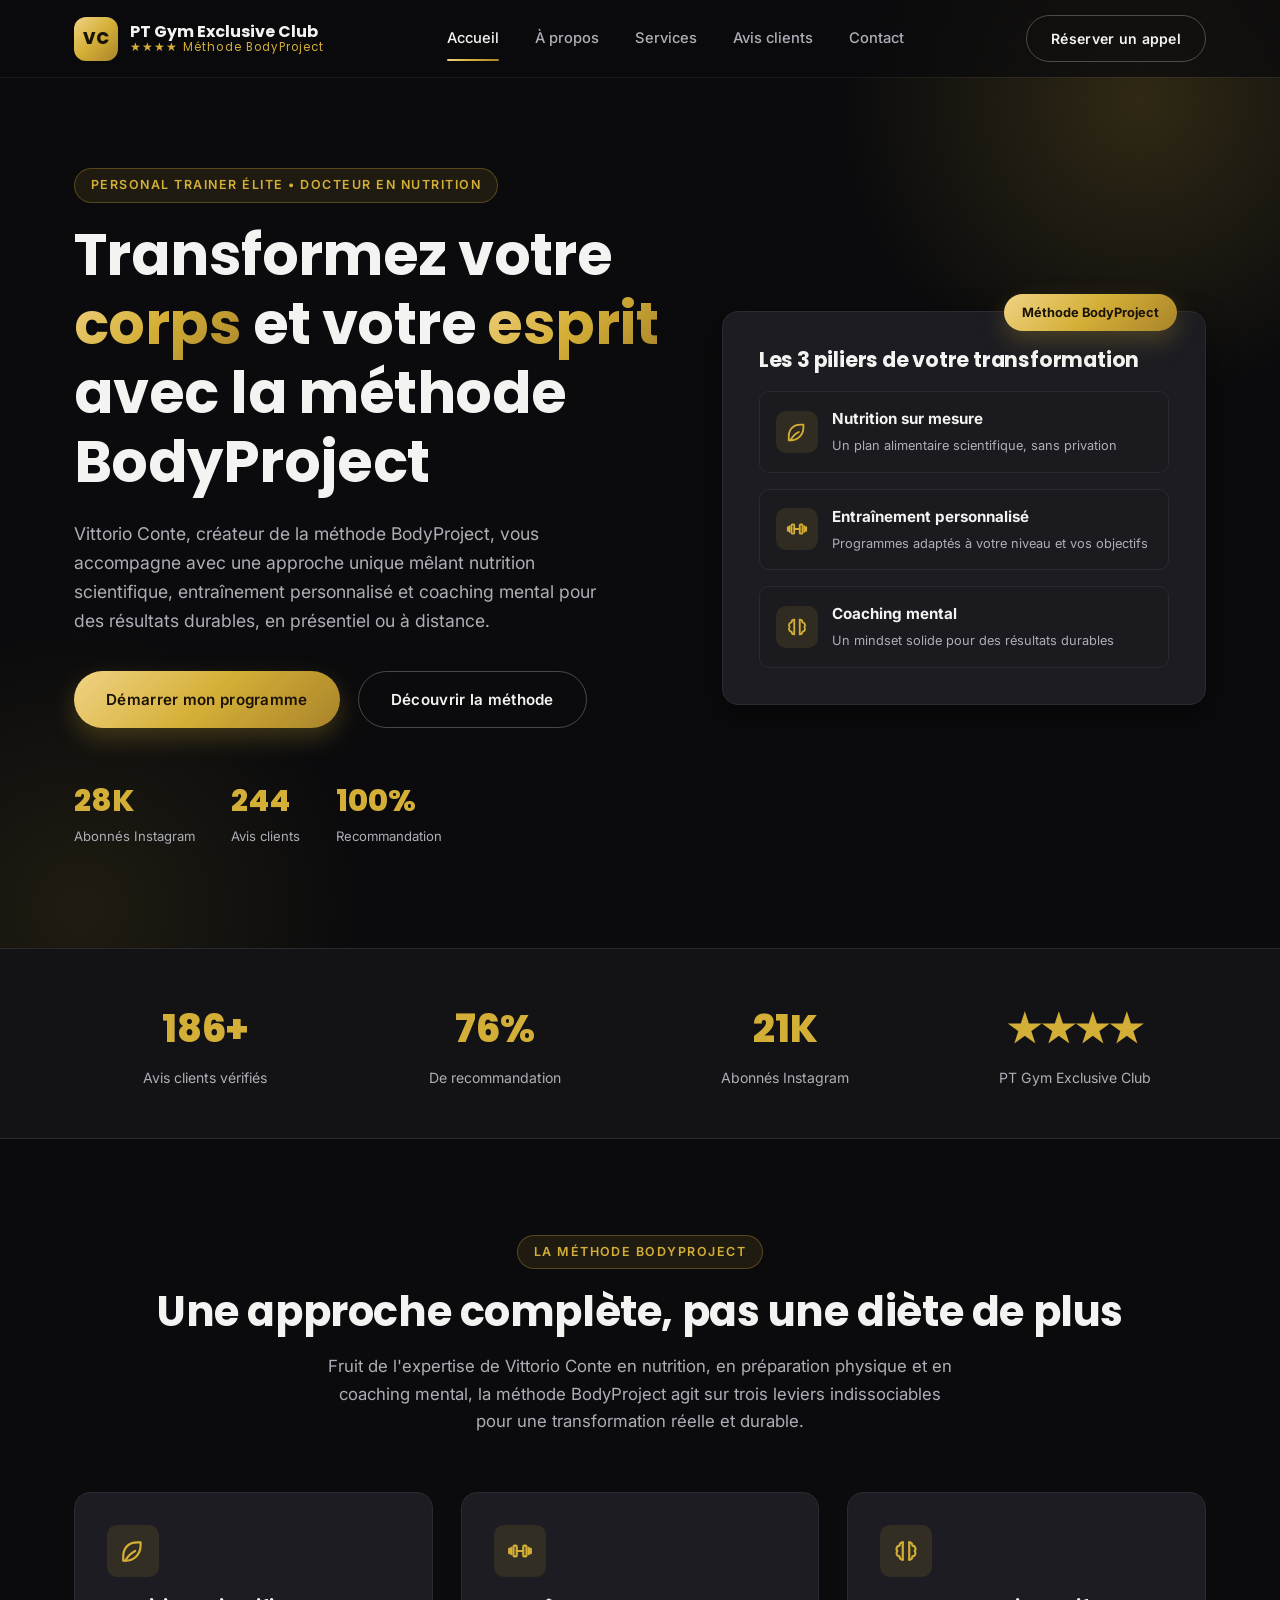
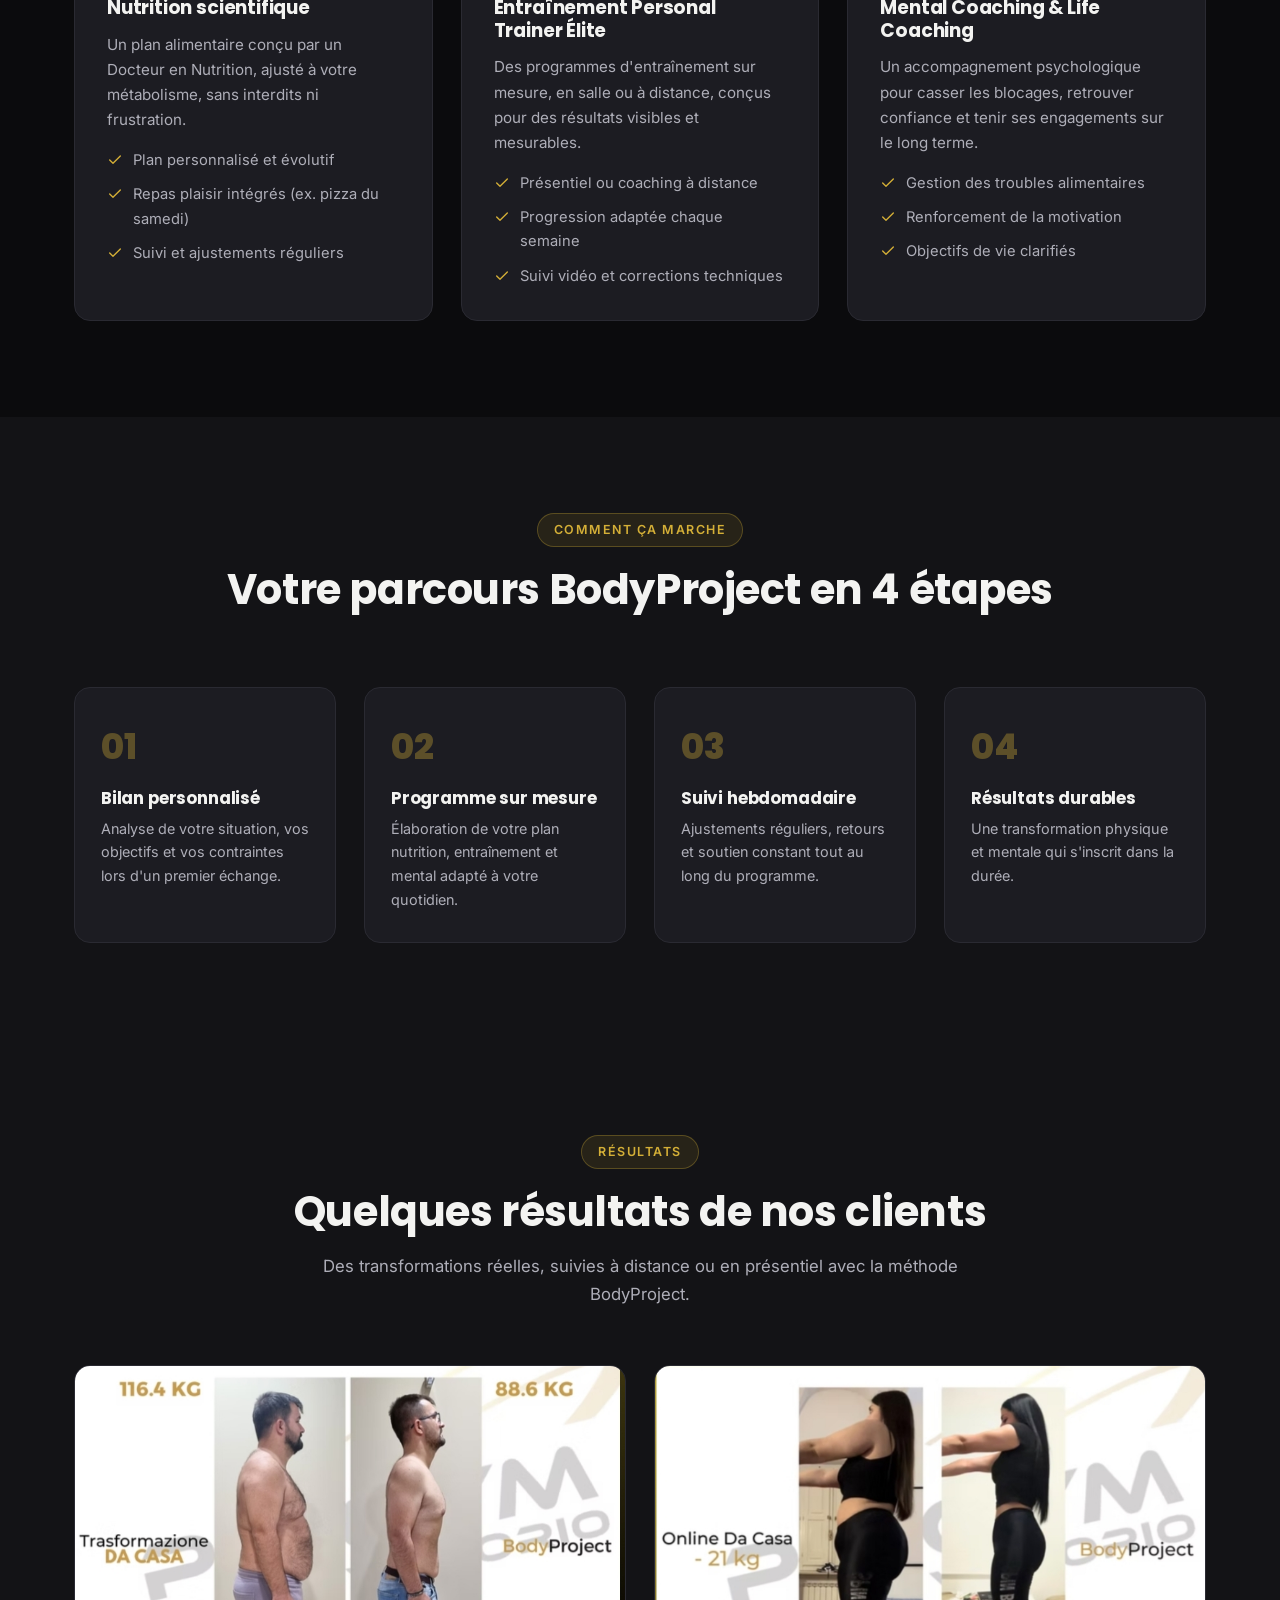
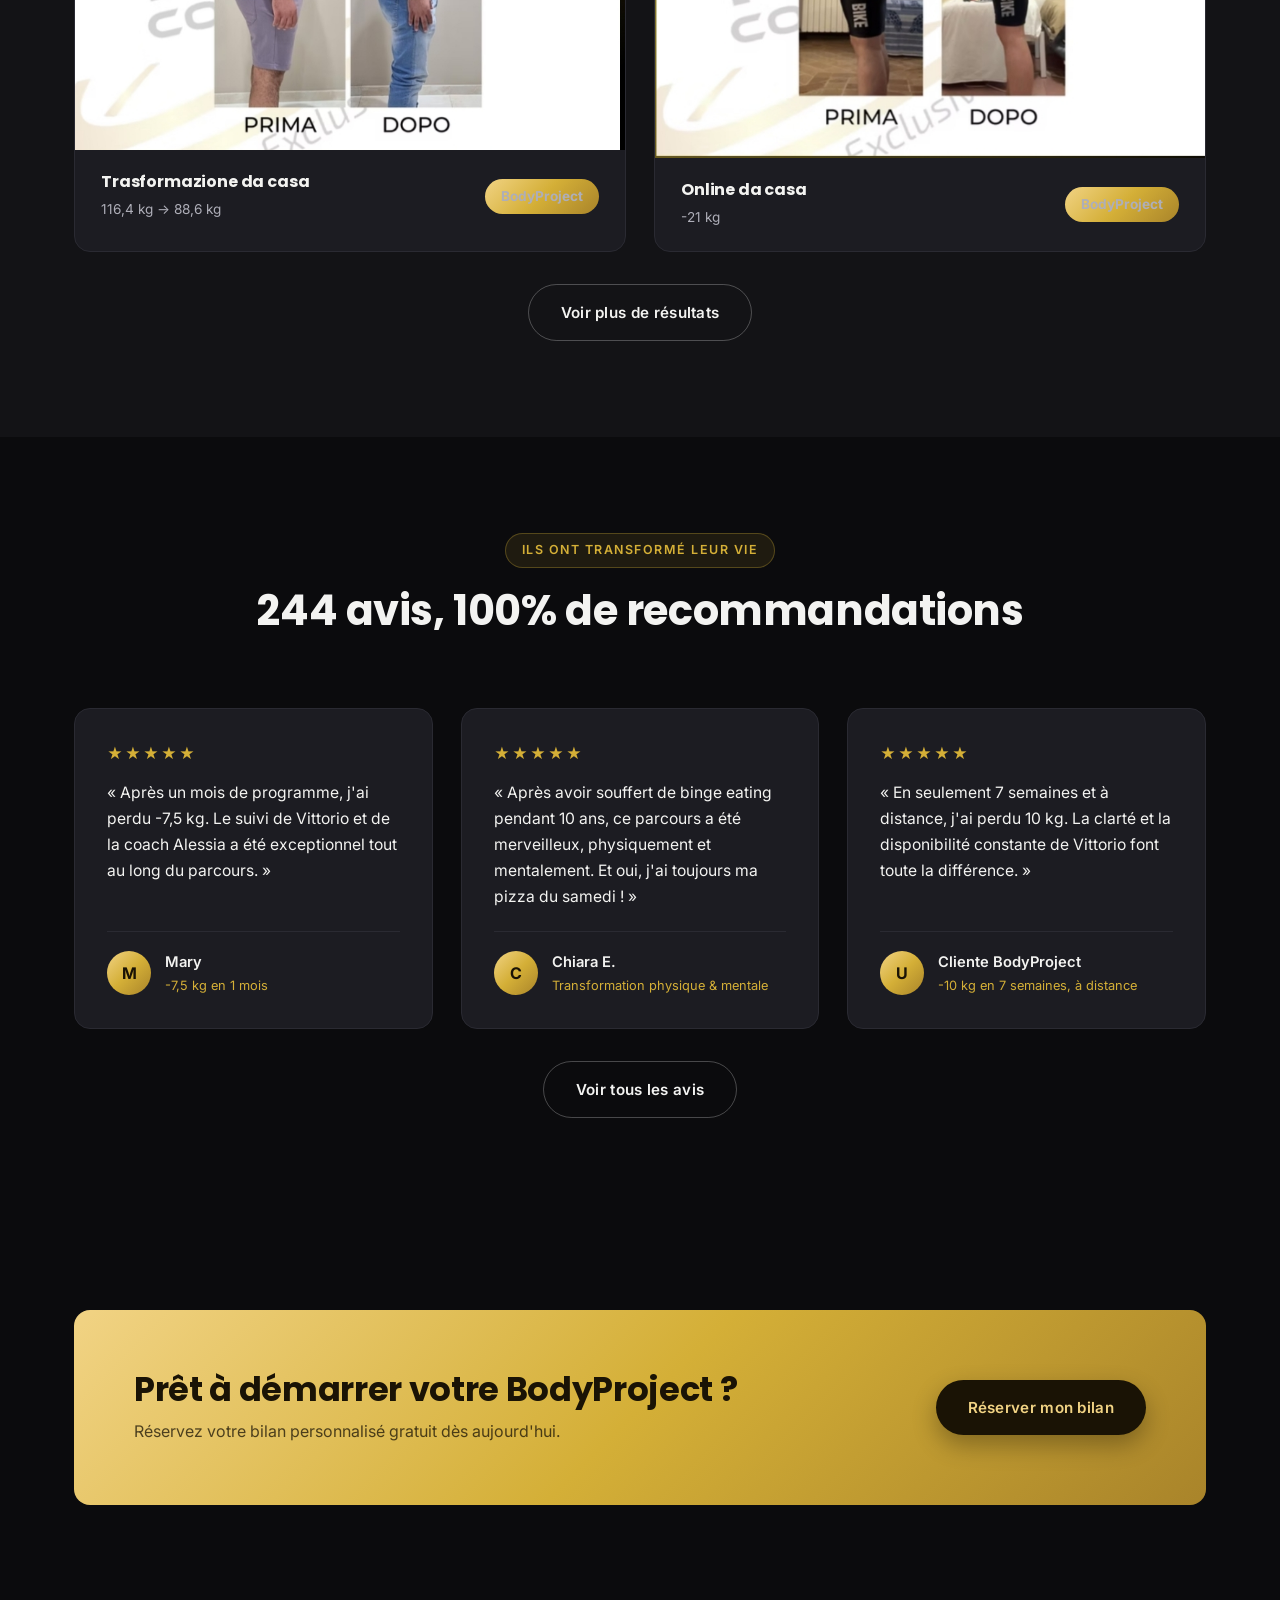
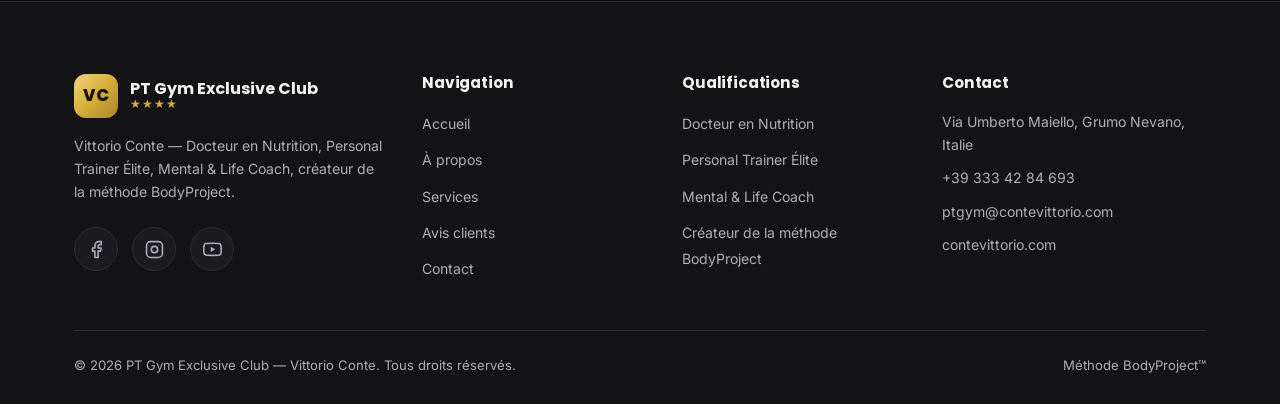
==== commit dc829917: "Ajoute la photo d'équipe en fond de la page d'accueil et les résultats clients https://claude.ai/cod" ====
--- a/index.html
+++ b/index.html
@@ -219,6 +219,42 @@
           <h4>Résultats durables</h4>
           <p>Une transformation physique et mentale qui s'inscrit dans la durée.</p>
         </div>
+      </div>
+    </div>
+  </section>
+
+  <!-- Résultats clients -->
+  <section style="background: var(--color-bg-alt);">
+    <div class="container">
+      <div class="section-header reveal">
+        <span class="section-tag">Résultats</span>
+        <h2 class="section-title">Quelques résultats de nos clients</h2>
+        <p class="section-subtitle">Des transformations réelles, suivies à distance ou en présentiel avec la méthode BodyProject.</p>
+      </div>
+      <div class="grid grid-2">
+        <div class="transform-card reveal">
+          <img src="assets/img/transformation-homme.jpg" alt="Transformation physique d'un client BodyProject, de 116,4 kg à 88,6 kg" loading="lazy">
+          <div class="transform-card-caption">
+            <div>
+              <h4>Trasformazione da casa</h4>
+              <span>116,4 kg &rarr; 88,6 kg</span>
+            </div>
+            <span class="transform-card-tag">BodyProject</span>
+          </div>
+        </div>
+        <div class="transform-card reveal">
+          <img src="assets/img/transformation-femme.jpg" alt="Transformation physique d'une cliente BodyProject, perte de 21 kg en ligne" loading="lazy">
+          <div class="transform-card-caption">
+            <div>
+              <h4>Online da casa</h4>
+              <span>-21 kg</span>
+            </div>
+            <span class="transform-card-tag">BodyProject</span>
+          </div>
+        </div>
+      </div>
+      <div class="text-center mt-32">
+        <a href="avis.html" class="btn btn-outline">Voir plus de résultats</a>
       </div>
     </div>
   </section>
--- a/assets/css/style.css
+++ b/assets/css/style.css
@@ -374,7 +374,9 @@
   padding-top: calc(var(--header-height) + 90px);
   padding-bottom: 100px;
   overflow: hidden;
-  background: var(--gradient-dark);
+  background:
+    linear-gradient(180deg, rgba(11, 11, 13, 0.92) 0%, rgba(11, 11, 13, 0.88) 55%, #0b0b0d 100%),
+    url("img/team-photo.jpg") center 20% / cover no-repeat;
 }
 
 .hero::before {
@@ -794,6 +796,48 @@
   color: var(--color-gold);
 }
 
+.transform-card {
+  background: var(--color-card);
+  border: 1px solid var(--color-card-border);
+  border-radius: var(--radius);
+  overflow: hidden;
+}
+
+.transform-card img {
+  display: block;
+  width: 100%;
+  height: auto;
+}
+
+.transform-card-caption {
+  padding: 22px 26px;
+  display: flex;
+  align-items: center;
+  justify-content: space-between;
+  gap: 16px;
+  flex-wrap: wrap;
+}
+
+.transform-card-caption h4 {
+  font-size: 1rem;
+  margin-bottom: 4px;
+}
+
+.transform-card-caption span {
+  font-size: 0.85rem;
+  color: var(--color-text-muted);
+}
+
+.transform-card-tag {
+  background: var(--gradient-gold);
+  color: #1a1305;
+  font-weight: 700;
+  font-size: 0.85rem;
+  padding: 6px 16px;
+  border-radius: 999px;
+  white-space: nowrap;
+}
+
 .reviews-banner {
   display: flex;
   align-items: center;
